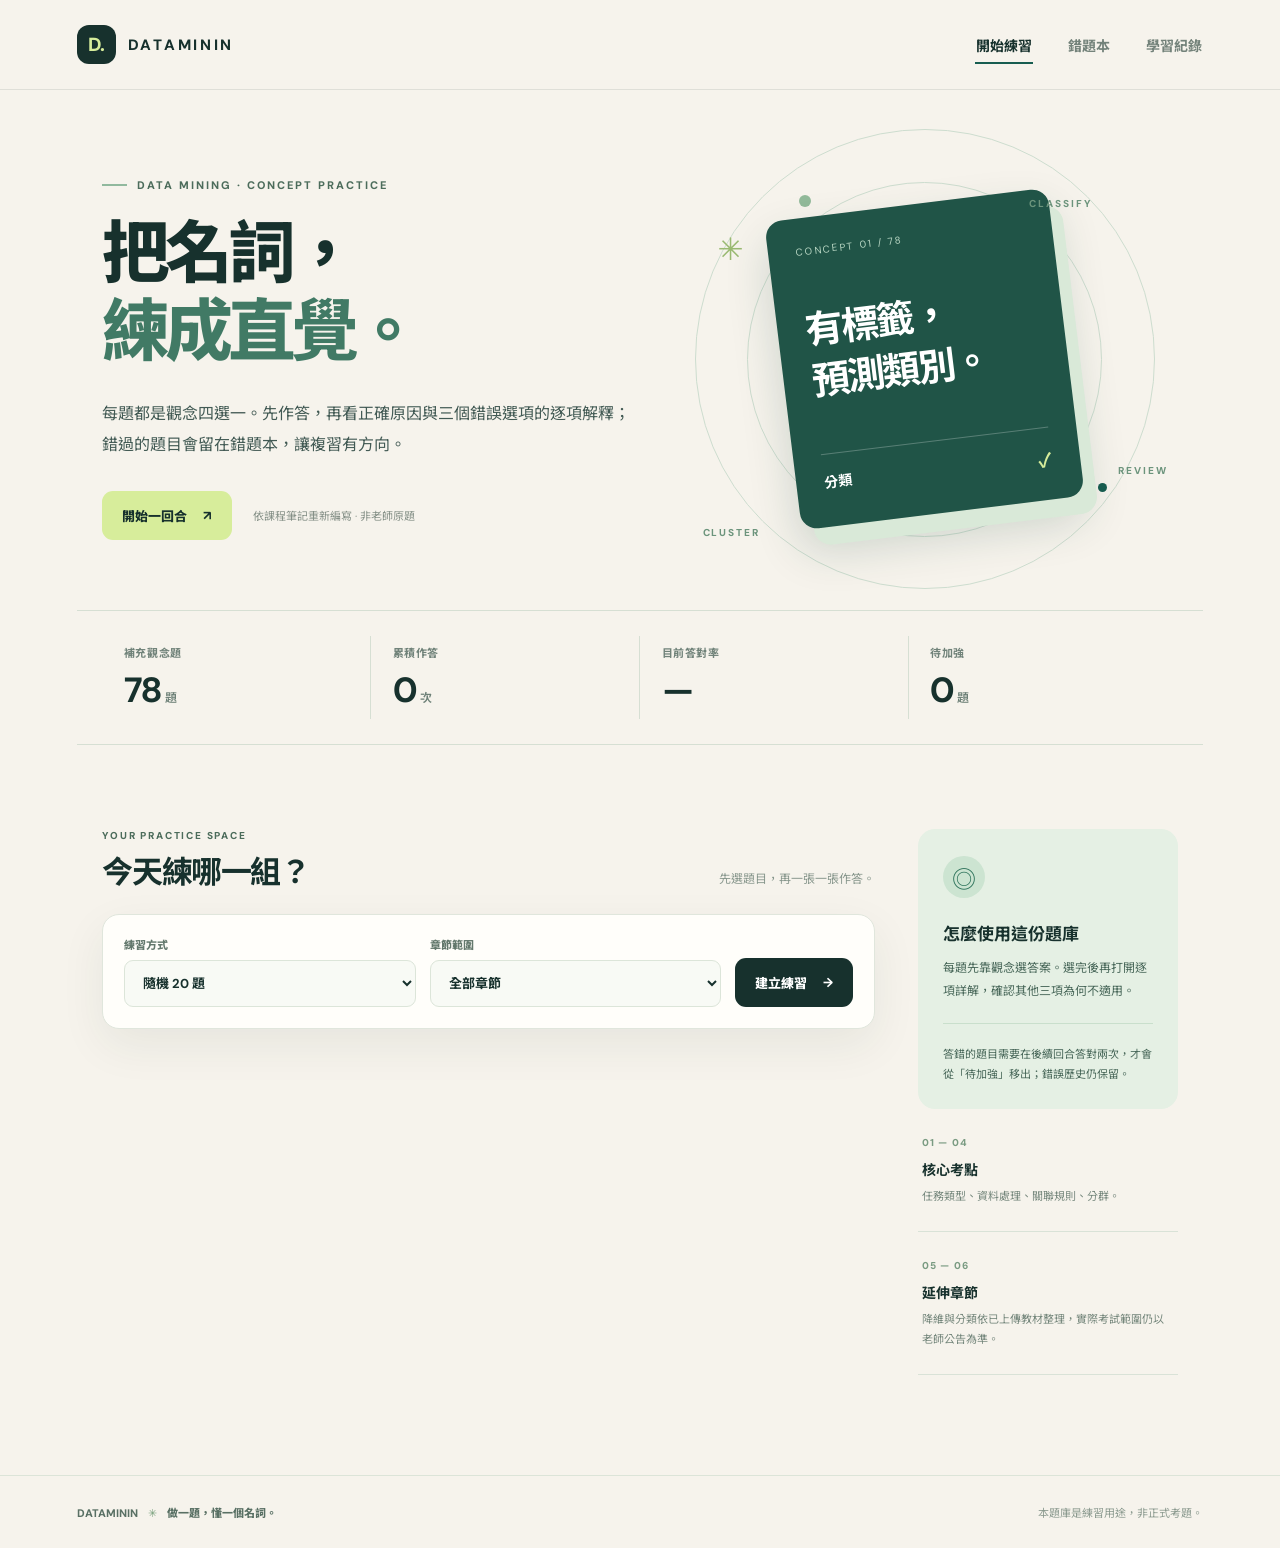
==== dataminin/index.html @ 1fc8f0ca "Revise overlapping data mining practice prompts" ====
<!doctype html>
<html lang="zh-Hant">
<head>
  <meta charset="utf-8">
  <meta name="viewport" content="width=device-width, initial-scale=1">
  <meta name="theme-color" content="#f6f3ec">
  <meta name="description" content="資料探勘觀念選擇題字卡：逐項詳解、錯題紀錄與依弱點複習。">
  <title>DATAMININ｜資料探勘觀念字卡</title>
  <link rel="stylesheet" href="./styles.css">
  <script type="module" src="./app.mjs"></script>
</head>
<body>
  <div class="shell">
    <header class="topbar">
      <a class="brand" href="./" aria-label="DATAMININ 首頁"><span class="brand-mark">D.</span><span>DATAMININ</span></a>
      <nav class="nav" aria-label="主要導覽">
        <button class="nav-link active" data-view="practice" type="button">開始練習</button>
        <button class="nav-link" data-view="mistakes" type="button">錯題本 <span id="dueBadge" class="mini-badge" hidden>0</span></button>
        <button class="nav-link" data-view="progress" type="button">學習紀錄</button>
      </nav>
    </header>

    <main>
      <section class="hero" aria-labelledby="heroTitle">
        <div class="hero-copy">
          <p class="eyebrow"><span class="eyebrow-line"></span> DATA MINING · CONCEPT PRACTICE</p>
          <h1 id="heroTitle">把名詞，<br><em>練成直覺。</em></h1>
          <p class="hero-sub">每題都是觀念四選一。先作答，再看正確原因與三個錯誤選項的逐項解釋；錯過的題目會留在錯題本，讓複習有方向。</p>
          <div class="hero-actions">
            <button id="heroStart" class="button primary" type="button">開始一回合 <span aria-hidden="true">↗</span></button>
            <span class="source-note">依課程筆記重新編寫 · 非老師原題</span>
          </div>
        </div>
        <div class="hero-art" aria-hidden="true">
          <div class="orbit orbit-outer"></div><div class="orbit orbit-inner"></div>
          <span class="orbit-word orbit-word-a">CLASSIFY</span><span class="orbit-word orbit-word-b">CLUSTER</span><span class="orbit-word orbit-word-c">REVIEW</span>
          <div class="hero-card"><span class="hero-card-kicker">CONCEPT 01 / 78</span><strong>有標籤，<br>預測類別。</strong><span class="hero-card-answer">分類 <b>✓</b></span></div>
          <span class="spark spark-a">✳</span><span class="spark spark-b">✦</span>
        </div>
      </section>

      <section class="stats-strip" aria-label="目前學習概況">
        <div class="stat"><span class="stat-label">補充觀念題</span><strong id="questionCount">78</strong><span class="stat-unit">題</span></div>
        <div class="stat"><span class="stat-label">累積作答</span><strong id="attemptCount">0</strong><span class="stat-unit">次</span></div>
        <div class="stat"><span class="stat-label">目前答對率</span><strong id="accuracyCount">—</strong><span class="stat-unit"></span></div>
        <div class="stat"><span class="stat-label">待加強</span><strong id="dueCount">0</strong><span class="stat-unit">題</span></div>
      </section>

      <section id="practiceView" class="view content-grid" aria-label="練習區">
        <div class="main-column">
          <div class="section-head"><div><p class="eyebrow small">YOUR PRACTICE SPACE</p><h2>今天練哪一組？</h2></div><p>先選題目，再一張一張作答。</p></div>
          <div class="setup panel">
            <label class="field"><span>練習方式</span><select id="modeSelect"><option value="quick">隨機 20 題</option><option value="all">完整 78 題</option><option value="due">待加強錯題</option><option value="ever">所有曾錯題</option></select></label>
            <label class="field"><span>章節範圍</span><select id="topicSelect"><option value="all">全部章節</option></select></label>
            <button id="startButton" class="button dark" type="button">建立練習 <span aria-hidden="true">→</span></button>
          </div>
          <div id="quizArea" class="quiz-area" hidden>
            <div class="quiz-toolbar"><span id="sessionLabel" class="session-label"></span><button id="endButton" class="text-button" type="button">結束本回合</button></div>
            <div class="progress-track" role="progressbar" aria-label="本回合進度" aria-valuemin="0" aria-valuemax="100" aria-valuenow="0"><div id="progressFill"></div></div>
            <article class="question-card" aria-live="polite">
              <div class="card-meta"><span id="cardNumber">01 / 20</span><span id="cardTopic" class="topic-pill"></span></div>
              <h3 id="questionPrompt"></h3>
              <p class="card-hint">選出最合適的一項</p>
              <div id="options" class="options" role="group" aria-label="選擇答案"></div>
              <div id="feedback" class="feedback" hidden></div>
              <div id="explanation" class="explanation" hidden>
                <div class="explanation-head"><span>逐項詳解</span><span class="small-muted">點完才揭曉</span></div>
                <div id="explanationRows"></div>
              </div>
              <div class="card-footer"><button id="explainButton" class="button light" type="button" hidden>查看逐項詳解 <span aria-hidden="true">⌄</span></button><button id="nextButton" class="button dark" type="button" hidden>下一題 <span aria-hidden="true">→</span></button></div>
            </article>
          </div>
          <div id="sessionDone" class="done panel" hidden><span class="done-icon">✓</span><p class="eyebrow small">ROUND COMPLETE</p><h3>這回合完成了。</h3><p id="doneSummary"></p><div class="done-actions"><button id="doneReview" class="button dark" type="button">接著複習錯題</button><button id="doneAgain" class="button light" type="button">再練一回合</button></div></div>
        </div>
        <aside class="side-column" aria-label="複習提醒">
          <div class="side-card"><div class="side-icon">◎</div><h3>怎麼使用這份題庫</h3><p>每題先靠觀念選答案。選完後再打開逐項詳解，確認其他三項為何不適用。</p><div class="side-divider"></div><p class="side-small">答錯的題目需要在後續回合答對兩次，才會從「待加強」移出；錯誤歷史仍保留。</p></div>
          <div class="side-note"><span>01 — 04</span><strong>核心考點</strong><p>任務類型、資料處理、關聯規則、分群。</p></div>
          <div class="side-note"><span>05 — 06</span><strong>延伸章節</strong><p>降維與分類依已上傳教材整理，實際考試範圍仍以老師公告為準。</p></div>
        </aside>
      </section>

      <section id="mistakesView" class="view inner-page" hidden aria-label="錯題本">
        <div class="page-title"><p class="eyebrow small">MISTAKE NOTEBOOK</p><h2>錯題本</h2><p>看清楚自己選了什麼、正確答案是什麼，再把名詞差異練熟。</p></div>
        <div class="review-banner"><div><span class="banner-count" id="mistakeDueCount">0</span><span>題待加強</span><p>每題在後續回合連續答對兩次，才會從待加強移出。</p></div><button id="reviewDueButton" class="button primary" type="button">練待加強題 <span aria-hidden="true">↗</span></button></div>
        <div class="list-toolbar"><div class="segmented" role="group" aria-label="錯題篩選"><button class="segment active" data-mistake-filter="due" type="button">待加強</button><button class="segment" data-mistake-filter="ever" type="button">所有曾錯</button></div><span id="mistakeListCount"></span></div>
        <div id="mistakeList" class="mistake-list"></div>
      </section>

      <section id="progressView" class="view inner-page" hidden aria-label="學習紀錄">
        <div class="page-title"><p class="eyebrow small">YOUR LEARNING RECORD</p><h2>學習紀錄</h2><p>紀錄保存在這台裝置的瀏覽器。換裝置前可以匯出，再在新裝置匯入。</p></div>
        <div class="record-grid"><div class="record-card"><span>累積作答</span><strong id="recordAttempts">0</strong><small>次選擇</small></div><div class="record-card"><span>答對率</span><strong id="recordAccuracy">—</strong><small>累積所有作答</small></div><div class="record-card"><span>曾經答錯</span><strong id="recordEver">0</strong><small>不同題目</small></div><div class="record-card"><span>待加強</span><strong id="recordDue">0</strong><small>尚未連續答對兩次</small></div></div>
        <div class="two-col"><div class="panel record-panel"><div class="panel-heading"><h3>章節掌握</h3><span>依累積答對率排序</span></div><div id="topicStats"></div></div><div class="panel record-panel"><div class="panel-heading"><h3>資料備份</h3><span>只儲存在你的瀏覽器</span></div><p>本站沒有帳號或雲端同步。匯出檔案包含作答時間與選項，不含姓名。</p><div class="backup-actions"><button id="exportButton" class="button dark" type="button">匯出紀錄</button><label class="button light import-label">匯入紀錄<input id="importInput" type="file" accept="application/json,.json" hidden></label></div><p id="storageMessage" class="storage-message" role="status"></p></div></div>
        <div class="panel history-panel"><div class="panel-heading"><h3>最近作答</h3><span>保留每一次選擇</span></div><div id="historyList"></div></div>
      </section>
    </main>
    <footer class="footer"><span>DATAMININ <i>✳</i> 做一題，懂一個名詞。</span><span>本題庫是練習用途，非正式考題。</span></footer>
  </div>
  <div id="toast" class="toast" role="status" aria-live="polite" hidden></div>
</body>
</html>
---- dataminin/styles.css ----
@import url('https://fonts.googleapis.com/css2?family=DM+Sans:wght@400;500;600;700;800&family=Noto+Sans+TC:wght@400;500;600;700;800&display=swap');

:root{--paper:#f6f3ec;--white:#fffefa;--ink:#17312d;--ink-soft:#425a54;--muted:#7d8b82;--line:#dbe2d8;--mint:#dcece1;--teal:#175d50;--lime:#d7ed9b;--red:#ba544d;--red-bg:#fff0eb;--shadow:0 16px 46px rgba(26,52,42,.07)}
*{box-sizing:border-box}html{scroll-behavior:smooth}body{margin:0;background:var(--paper);color:var(--ink);font-family:'DM Sans','Noto Sans TC',system-ui,sans-serif;-webkit-font-smoothing:antialiased}button,select,input{font:inherit}button{cursor:pointer}button:disabled{cursor:not-allowed}a{color:inherit}.shell{max-width:1440px;margin:auto;min-height:100vh}.topbar{height:90px;padding:0 6%;display:flex;align-items:center;justify-content:space-between;border-bottom:1px solid rgba(23,49,45,.1)}.brand{display:flex;align-items:center;gap:12px;text-decoration:none;font-size:15px;font-weight:800;letter-spacing:.18em}.brand-mark{width:39px;height:39px;background:var(--ink);color:var(--lime);display:grid;place-items:center;border-radius:12px;font-size:19px;letter-spacing:-.05em}.nav{display:flex;align-items:center;gap:34px}.nav-link{border:0;background:none;padding:12px 1px;color:#73827a;font-size:14px;font-weight:700;position:relative}.nav-link.active{color:var(--ink)}.nav-link.active:after{content:'';position:absolute;bottom:3px;left:0;right:0;height:2px;background:var(--teal)}.mini-badge{display:inline-grid;place-items:center;min-width:19px;height:19px;margin-left:3px;padding:0 4px;background:var(--lime);color:var(--ink);border-radius:50px;font-size:10px}.hero{min-height:520px;padding:72px 8% 54px;display:grid;grid-template-columns:1.06fr .94fr;align-items:center;overflow:hidden}.eyebrow{display:flex;align-items:center;gap:10px;margin:0 0 24px;color:#4c6c5b;font-size:11px;font-weight:800;letter-spacing:.18em}.eyebrow.small{margin:0 0 12px;font-size:10px}.eyebrow-line{width:25px;height:2px;background:#91b99e}.hero h1{margin:0;font-size:clamp(51px,5.3vw,85px);line-height:1.14;letter-spacing:-.075em;font-weight:800}.hero h1 em{font-style:normal;color:#417a65}.hero-sub{max-width:535px;color:var(--ink-soft);font-size:16px;line-height:1.95;margin:27px 0 30px}.hero-actions{display:flex;align-items:center;gap:21px;flex-wrap:wrap}.button{border:1px solid transparent;border-radius:11px;min-height:49px;padding:0 19px;display:inline-flex;align-items:center;justify-content:center;gap:16px;font-size:13px;font-weight:800;text-decoration:none;white-space:nowrap;transition:transform .18s,background .18s,border-color .18s}.button:hover:not(:disabled){transform:translateY(-2px)}.button:focus-visible,.nav-link:focus-visible,.segment:focus-visible,.option:focus-visible,.text-button:focus-visible{outline:3px solid #86bca2;outline-offset:3px}.button.primary{background:var(--lime);color:var(--ink)}.button.primary:hover{background:#c9e485}.button.dark{background:var(--ink);color:white}.button.dark:hover{background:#28534a}.button.light{background:var(--white);color:var(--ink);border-color:var(--line)}.button.light:hover{border-color:#93af9d}.source-note{font-size:11px;color:#859087}.hero-art{height:385px;position:relative;display:grid;place-items:center}.orbit{position:absolute;border:1px solid #cdddcf;border-radius:50%}.orbit-outer{width:460px;height:460px}.orbit-inner{width:355px;height:355px}.hero-art:before{content:'';width:12px;height:12px;border-radius:50%;background:#92ba9a;position:absolute;top:28px;left:25%}.hero-art:after{content:'';width:9px;height:9px;border-radius:50%;background:var(--teal);position:absolute;bottom:60px;right:14%}.hero-card{position:relative;z-index:1;background:#205447;color:white;width:285px;height:310px;border-radius:17px;padding:27px 28px;box-shadow:12px 18px 0 #d9e9d8,0 22px 46px rgba(17,65,52,.19);transform:rotate(-7deg);display:flex;flex-direction:column}.hero-card-kicker{font-size:10px;letter-spacing:.17em;color:#b9d7c4}.hero-card strong{font-size:38px;line-height:1.33;letter-spacing:-.06em;margin-top:48px}.hero-card-answer{border-top:1px solid rgba(255,255,255,.25);margin-top:auto;padding-top:17px;display:flex;justify-content:space-between;font-size:14px;font-weight:700}.hero-card-answer b{font-size:19px;color:var(--lime)}.orbit-word{position:absolute;z-index:2;color:#6c947c;font-size:10px;font-weight:800;letter-spacing:.19em}.orbit-word-a{top:30px;right:17%}.orbit-word-b{bottom:13px;left:6%}.orbit-word-c{right:2%;bottom:75px}.spark{position:absolute;color:#9aba72}.spark-a{font-size:31px;top:62px;left:9%}.spark-b{font-size:20px;bottom:45px;right:27%}.stats-strip{margin:0 6%;padding:25px 2%;border-top:1px solid #d6dfd3;border-bottom:1px solid #d6dfd3;display:grid;grid-template-columns:repeat(4,1fr)}.stat{padding:8px 8% 6px;border-right:1px solid #d6dfd3}.stat:last-child{border:0}.stat-label{display:block;font-size:11px;color:#708279;font-weight:700;letter-spacing:.05em;margin-bottom:7px}.stat strong{font-size:35px;letter-spacing:-.06em}.stat-unit{font-size:12px;margin-left:5px;color:#6d8077;font-weight:600}.content-grid{padding:84px 8% 100px;display:grid;grid-template-columns:minmax(0,1fr) 260px;gap:43px}.view[hidden],*[hidden]{display:none!important}.section-head{display:flex;justify-content:space-between;align-items:end;gap:15px;margin-bottom:23px}.section-head h2,.page-title h2{font-size:31px;line-height:1.2;letter-spacing:-.045em;margin:0}.section-head>p{color:#88978d;font-size:12px;margin:0 0 4px}.panel{background:var(--white);border:1px solid #e0e6dc;border-radius:17px;box-shadow:var(--shadow)}.setup{padding:21px;display:grid;grid-template-columns:1fr 1fr auto;gap:14px;align-items:end}.field{display:flex;flex-direction:column;gap:8px;color:#63786c;font-size:11px;font-weight:800}.field select{height:47px;border:1px solid #dce5d9;border-radius:9px;background:#f8faf5;color:var(--ink);padding:0 14px;font-size:13px;font-weight:700;outline:none}.field select:focus{border-color:#80a591}.setup>.button{height:47px}.side-card{background:#e5f0e4;border-radius:17px;padding:27px 25px 24px}.side-icon{width:42px;height:42px;border-radius:50%;background:#cce4d1;display:grid;place-items:center;color:#2b7159;font-size:24px;margin-bottom:22px}.side-card h3{font-size:17px;margin:0 0 12px}.side-card p{font-size:12px;line-height:1.9;color:#49685a;margin:0}.side-divider{height:1px;background:#c9dfcc;margin:20px 0}.side-card .side-small{font-size:11px}.side-note{padding:27px 4px 0;border-bottom:1px solid #d9e2d7;padding-bottom:24px}.side-note span{display:block;color:#7a9b82;font-weight:800;letter-spacing:.12em;font-size:10px;margin-bottom:10px}.side-note strong{font-size:14px}.side-note p{color:#75877c;font-size:11px;line-height:1.8;margin:7px 0 0}.quiz-area{margin-top:38px}.quiz-toolbar{display:flex;justify-content:space-between;align-items:center;margin-bottom:12px}.session-label{font-size:12px;color:#60796a;font-weight:800}.text-button{background:none;border:0;color:#6b7d72;font-size:12px;font-weight:700;padding:8px}.text-button:hover{text-decoration:underline}.progress-track{height:7px;border-radius:9px;background:#e0e8dc;margin-bottom:20px;overflow:hidden}.progress-track div{height:100%;background:#69a083;border-radius:9px;transition:width .3s}.question-card{background:#fffefa;border:1px solid #dfe5dc;border-radius:19px;box-shadow:0 17px 45px rgba(35,65,49,.065);padding:32px 35px}.card-meta{display:flex;align-items:center;justify-content:space-between;color:#698274;font-size:11px;font-weight:800;letter-spacing:.09em}.topic-pill{border:1px solid #d3e3d3;background:#edf6ec;border-radius:50px;padding:7px 12px;letter-spacing:0}.question-card h3{font-size:clamp(20px,2vw,27px);line-height:1.55;letter-spacing:-.035em;margin:24px 0 12px;min-height:79px}.card-hint{color:#91a097;font-size:11px;margin:0 0 18px}.options{display:grid;gap:10px}.option{width:100%;border:1px solid #dce5db;border-radius:11px;background:#fbfcf9;min-height:56px;padding:12px 16px;text-align:left;display:flex;align-items:center;gap:14px;color:var(--ink);font-size:14px;font-weight:700;transition:background .2s,border .2s,transform .2s}.option:not(:disabled):hover{border-color:#8ab39a;background:#f3f8f0;transform:translateX(2px)}.option:disabled{opacity:1}.option-letter{width:26px;height:26px;display:grid;place-items:center;flex:none;border:1px solid #ccdcd0;border-radius:7px;color:#6e8a76;font-size:11px}.option.correct{background:#e9f5e8;border-color:#68a07e}.option.correct .option-letter{background:#307a5b;border-color:#307a5b;color:white}.option.incorrect{background:var(--red-bg);border-color:#df9a8d}.option.incorrect .option-letter{background:var(--red);border-color:var(--red);color:white}.option.dimmed{color:#7f9184}.feedback{margin-top:18px;padding:14px 16px;border-radius:9px;font-size:13px;font-weight:700;line-height:1.7}.feedback.good{color:#276849;background:#e7f5e9}.feedback.bad{color:#9e4a42;background:#fff0eb}.card-footer{margin-top:20px;display:flex;gap:10px;justify-content:flex-end;flex-wrap:wrap}.explanation{margin-top:22px;border-top:1px solid var(--line);padding-top:20px}.explanation-head{display:flex;justify-content:space-between;align-items:center;margin-bottom:13px;font-size:14px;font-weight:800}.small-muted{font-size:10px;color:#9ba99f;font-weight:600}.explain-row{display:grid;grid-template-columns:29px 1fr;gap:11px;padding:14px 0;border-bottom:1px solid #edf0e9}.explain-row:last-child{border:0}.explain-letter{height:25px;width:25px;border-radius:6px;display:grid;place-items:center;background:#edf2eb;color:#5d7965;font-size:11px;font-weight:800}.explain-row.is-answer .explain-letter{background:#d8efdb;color:#276849}.explain-row.is-picked:not(.is-answer) .explain-letter{background:#f9ddd6;color:#ab5448}.explain-row strong{font-size:12px}.explain-row p{font-size:12px;color:#5d6d62;line-height:1.8;margin:5px 0 0}.done{margin-top:32px;text-align:center;padding:45px 24px}.done-icon{width:56px;height:56px;background:#dceddd;color:#2f7658;font-size:29px;display:grid;place-items:center;border-radius:50%;margin:0 auto 20px}.done .eyebrow{justify-content:center;margin-bottom:9px}.done h3{font-size:27px;margin:0 0 10px}.done p:not(.eyebrow){color:#637769;font-size:13px;line-height:1.7}.done-actions{display:flex;justify-content:center;gap:10px;flex-wrap:wrap;margin-top:23px}.inner-page{padding:78px 8% 100px}.page-title{margin-bottom:30px}.page-title h2{font-size:38px}.page-title>p:last-child{font-size:13px;color:#7a8d7f;line-height:1.8;margin:13px 0 0}.review-banner{display:flex;justify-content:space-between;align-items:center;gap:20px;background:#205447;color:white;border-radius:17px;padding:29px 32px}.review-banner .banner-count{font-size:47px;font-weight:800;letter-spacing:-.06em;line-height:1;margin-right:8px}.review-banner span:nth-child(2){font-size:14px;font-weight:700}.review-banner p{font-size:11px;color:#c7dfcf;margin:10px 0 0}.list-toolbar{display:flex;justify-content:space-between;align-items:center;margin:28px 0 16px;color:#8a9a90;font-size:11px;font-weight:700}.segmented{display:inline-flex;border:1px solid #d6e2d4;background:#eaf0e7;border-radius:10px;padding:4px;gap:3px}.segment{border:0;background:transparent;border-radius:7px;padding:9px 15px;font-size:12px;color:#75897b;font-weight:800}.segment.active{background:white;color:var(--ink);box-shadow:0 2px 8px #193a2511}.mistake-list{display:grid;gap:12px}.mistake-item{background:var(--white);border:1px solid #e0e7dc;border-radius:13px;padding:19px 22px}.mistake-top{display:flex;justify-content:space-between;gap:12px;align-items:start}.mistake-item h3{margin:8px 0 8px;font-size:15px;line-height:1.6}.mistake-item .topic-tag{color:#689078;font-size:10px;font-weight:800;letter-spacing:.05em}.mistake-item .state-tag{font-size:10px;font-weight:800;color:#a6604e;background:#fff0e8;padding:6px 9px;border-radius:30px;white-space:nowrap}.mistake-item .state-tag.done-state{background:#edf4e9;color:#467353}.mistake-choice{display:flex;gap:20px;flex-wrap:wrap;font-size:11px;color:#647768;margin-top:10px}.mistake-choice b{color:var(--ink)}.mistake-item details{margin-top:15px;border-top:1px solid #e9eee6;padding-top:12px}.mistake-item summary{cursor:pointer;font-size:11px;font-weight:800;color:#3e7558}.mistake-item details .explain-row{padding:10px 0}.empty{border:1px dashed #c8d9c9;border-radius:14px;padding:38px;text-align:center;color:#789080;background:#f8faf4;font-size:13px;line-height:1.8}.record-grid{display:grid;grid-template-columns:repeat(4,1fr);gap:13px;margin-bottom:25px}.record-card{background:#fffefa;border:1px solid #e1e8df;border-radius:14px;padding:22px}.record-card span,.record-card small{display:block;font-size:11px;color:#829387}.record-card strong{display:block;font-size:34px;letter-spacing:-.06em;margin:10px 0 3px}.two-col{display:grid;grid-template-columns:1.2fr .8fr;gap:18px}.record-panel,.history-panel{padding:23px}.panel-heading{display:flex;justify-content:space-between;align-items:center;gap:10px;margin-bottom:18px}.panel-heading h3{margin:0;font-size:16px}.panel-heading span{color:#96a59a;font-size:10px}.record-panel>p{font-size:12px;color:#6d8072;line-height:1.9}.topic-stat{display:grid;grid-template-columns:135px 1fr 49px;align-items:center;gap:12px;padding:10px 0;font-size:11px;color:#587163;font-weight:700}.topic-stat .bar{height:6px;border-radius:8px;background:#edf0e9;overflow:hidden}.topic-stat .bar span{display:block;height:100%;background:#73a886;border-radius:8px}.topic-stat b{text-align:right;color:var(--ink)}.backup-actions{display:flex;gap:8px;flex-wrap:wrap;margin-top:22px}.import-label{cursor:pointer}.storage-message{min-height:20px}.history-panel{margin-top:18px}.history-row{display:grid;grid-template-columns:140px 1fr 95px;gap:12px;border-top:1px solid #edf0ea;padding:14px 0;font-size:11px;color:#7a8e80;align-items:center}.history-row strong{color:var(--ink);font-size:12px}.history-row .result{justify-self:end;font-weight:800;color:#377b57}.history-row .result.wrong{color:#ba584d}.footer{border-top:1px solid #dce4d8;padding:28px 6%;display:flex;justify-content:space-between;gap:10px;color:#8b9a8f;font-size:11px}.footer span:first-child{font-weight:800;color:#597064}.footer i{font-style:normal;color:#78a07c;margin:0 7px}.toast{position:fixed;bottom:25px;left:50%;transform:translateX(-50%);background:var(--ink);color:white;padding:12px 18px;border-radius:9px;box-shadow:0 10px 30px #1b423633;font-size:12px;z-index:10}
@media(max-width:1050px){.hero{padding-left:6%;padding-right:6%}.content-grid,.inner-page{padding-left:6%;padding-right:6%}.content-grid{gap:23px;grid-template-columns:minmax(0,1fr) 230px}.orbit-outer{width:380px;height:380px}.orbit-inner{width:300px;height:300px}.hero-card{width:250px;height:280px}.hero-card strong{font-size:33px}.setup{grid-template-columns:1fr 1fr}.setup>.button{grid-column:1/-1}}
@media(max-width:760px){.topbar{height:auto;min-height:74px;flex-wrap:wrap;gap:10px;padding:16px 5% 9px}.brand{font-size:13px}.brand-mark{width:34px;height:34px}.nav{gap:20px;width:100%;justify-content:space-between}.nav-link{font-size:12px}.hero{grid-template-columns:1fr;padding:54px 6% 45px;min-height:0}.hero h1{font-size:clamp(52px,11vw,73px)}.hero-sub{font-size:14px;line-height:1.85}.hero-art{height:300px;margin-top:38px}.orbit-outer{height:340px;width:340px}.orbit-inner{height:270px;width:270px}.hero-card{height:237px;width:215px;padding:21px}.hero-card strong{font-size:28px;margin-top:34px}.orbit-word{font-size:8px}.stats-strip{margin:0 5%;grid-template-columns:repeat(2,1fr);padding:14px 0}.stat{padding:16px 13%;border-bottom:1px solid #d6dfd3}.stat:nth-child(2){border-right:0}.stat:nth-child(n+3){border-bottom:0}.stat strong{font-size:29px}.content-grid{display:block;padding:57px 5% 70px}.side-column{margin-top:35px;display:grid;grid-template-columns:1fr 1fr;gap:15px}.side-card{grid-column:1/-1}.side-note{padding:10px 3px}.section-head h2{font-size:27px}.section-head>p{display:none}.inner-page{padding:57px 5% 70px}.review-banner{padding:23px;flex-direction:column;align-items:stretch}.review-banner .button{align-self:flex-start}.record-grid{grid-template-columns:repeat(2,1fr)}.two-col{grid-template-columns:1fr}.footer{padding:25px 5%;flex-direction:column}}
@media(max-width:520px){.hero-art{height:270px}.orbit-outer{width:300px;height:300px}.orbit-inner{width:230px;height:230px}.hero-card{width:198px;height:215px}.hero-card strong{font-size:26px;margin-top:31px}.orbit-word-c{right:0}.setup{display:grid;grid-template-columns:1fr}.setup>.button{grid-column:auto}.question-card{padding:24px 19px}.question-card h3{min-height:0;font-size:20px}.option{font-size:13px;min-height:53px}.card-footer{justify-content:stretch}.card-footer .button{flex:1}.side-column{display:block}.side-note{padding:20px 3px}.topic-stat{grid-template-columns:112px 1fr 42px;gap:7px;font-size:10px}.history-row{grid-template-columns:90px 1fr 50px;font-size:10px}.history-row strong{font-size:11px}.mistake-top{display:block}.mistake-item .state-tag{display:inline-block}.mistake-choice{gap:7px;flex-direction:column}}
@media(prefers-reduced-motion:reduce){*,*:before,*:after{scroll-behavior:auto!important;transition:none!important;animation:none!important}}
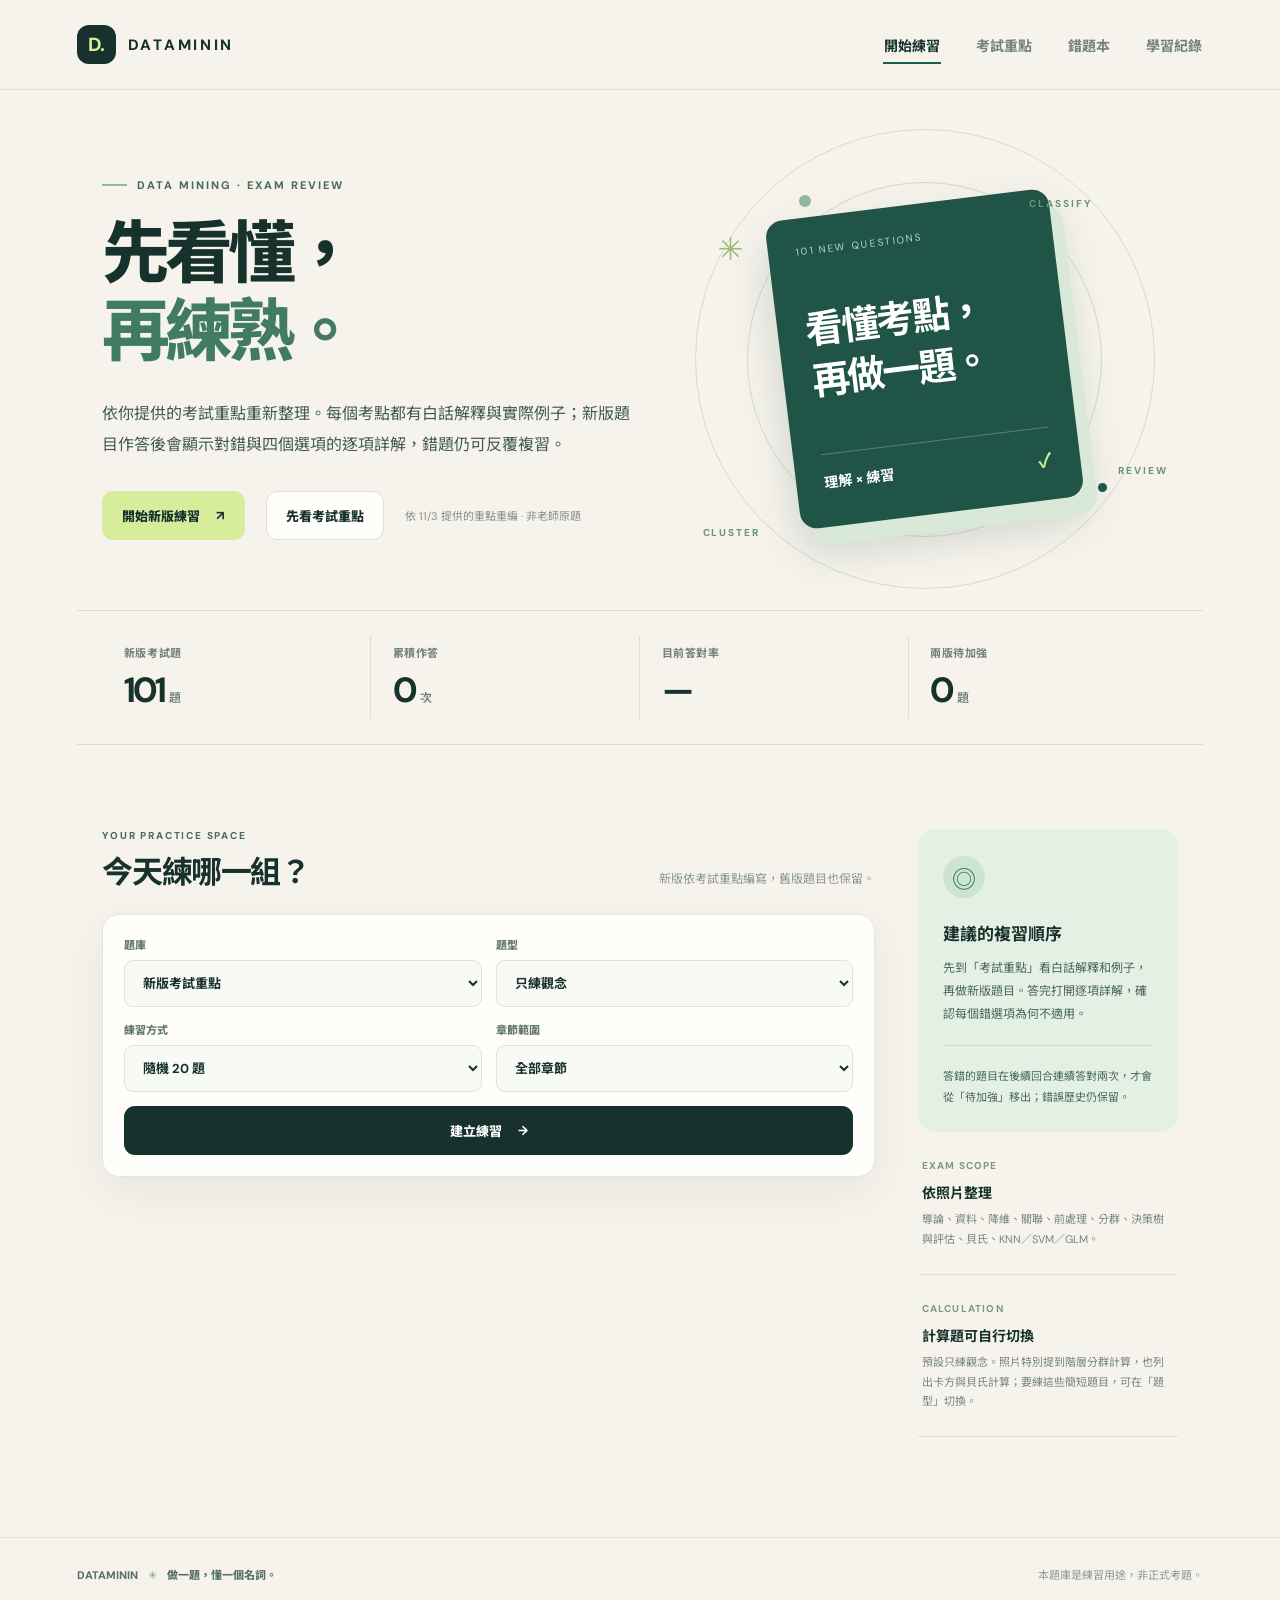
==== commit 1fd264a3: "Add revised data mining exam study guide and question bank" ====
--- a/dataminin/index.html
+++ b/dataminin/index.html
@@ -4,8 +4,8 @@
   <meta charset="utf-8">
   <meta name="viewport" content="width=device-width, initial-scale=1">
   <meta name="theme-color" content="#f6f3ec">
-  <meta name="description" content="資料探勘觀念選擇題字卡：逐項詳解、錯題紀錄與依弱點複習。">
-  <title>DATAMININ｜資料探勘觀念字卡</title>
+  <meta name="description" content="依考試重點整理的資料探勘複習筆記與選擇題：實例講解、逐項詳解、錯題紀錄。">
+  <title>DATAMININ｜資料探勘考試重點與題庫</title>
   <link rel="stylesheet" href="./styles.css">
   <script type="module" src="./app.mjs"></script>
 </head>
@@ -15,6 +15,7 @@
       <a class="brand" href="./" aria-label="DATAMININ 首頁"><span class="brand-mark">D.</span><span>DATAMININ</span></a>
       <nav class="nav" aria-label="主要導覽">
         <button class="nav-link active" data-view="practice" type="button">開始練習</button>
+        <button class="nav-link" data-view="guide" type="button">考試重點</button>
         <button class="nav-link" data-view="mistakes" type="button">錯題本 <span id="dueBadge" class="mini-badge" hidden>0</span></button>
         <button class="nav-link" data-view="progress" type="button">學習紀錄</button>
       </nav>
@@ -23,34 +24,37 @@
     <main>
       <section class="hero" aria-labelledby="heroTitle">
         <div class="hero-copy">
-          <p class="eyebrow"><span class="eyebrow-line"></span> DATA MINING · CONCEPT PRACTICE</p>
-          <h1 id="heroTitle">把名詞，<br><em>練成直覺。</em></h1>
-          <p class="hero-sub">每題都是觀念四選一。先作答，再看正確原因與三個錯誤選項的逐項解釋；錯過的題目會留在錯題本，讓複習有方向。</p>
+          <p class="eyebrow"><span class="eyebrow-line"></span> DATA MINING · EXAM REVIEW</p>
+          <h1 id="heroTitle">先看懂，<br><em>再練熟。</em></h1>
+          <p class="hero-sub">依你提供的考試重點重新整理。每個考點都有白話解釋與實際例子；新版題目作答後會顯示對錯與四個選項的逐項詳解，錯題仍可反覆複習。</p>
           <div class="hero-actions">
-            <button id="heroStart" class="button primary" type="button">開始一回合 <span aria-hidden="true">↗</span></button>
-            <span class="source-note">依課程筆記重新編寫 · 非老師原題</span>
+            <button id="heroStart" class="button primary" type="button">開始新版練習 <span aria-hidden="true">↗</span></button>
+            <button id="heroGuide" class="button light" type="button">先看考試重點</button>
+            <span class="source-note">依 11/3 提供的重點重編 · 非老師原題</span>
           </div>
         </div>
         <div class="hero-art" aria-hidden="true">
           <div class="orbit orbit-outer"></div><div class="orbit orbit-inner"></div>
           <span class="orbit-word orbit-word-a">CLASSIFY</span><span class="orbit-word orbit-word-b">CLUSTER</span><span class="orbit-word orbit-word-c">REVIEW</span>
-          <div class="hero-card"><span class="hero-card-kicker">CONCEPT 01 / 78</span><strong>有標籤，<br>預測類別。</strong><span class="hero-card-answer">分類 <b>✓</b></span></div>
+          <div class="hero-card"><span id="heroCardCount" class="hero-card-kicker">EXAM FOCUS</span><strong>看懂考點，<br>再做一題。</strong><span class="hero-card-answer">理解 × 練習 <b>✓</b></span></div>
           <span class="spark spark-a">✳</span><span class="spark spark-b">✦</span>
         </div>
       </section>
 
       <section class="stats-strip" aria-label="目前學習概況">
-        <div class="stat"><span class="stat-label">補充觀念題</span><strong id="questionCount">78</strong><span class="stat-unit">題</span></div>
+        <div class="stat"><span class="stat-label">新版考試題</span><strong id="questionCount">—</strong><span class="stat-unit">題</span></div>
         <div class="stat"><span class="stat-label">累積作答</span><strong id="attemptCount">0</strong><span class="stat-unit">次</span></div>
         <div class="stat"><span class="stat-label">目前答對率</span><strong id="accuracyCount">—</strong><span class="stat-unit"></span></div>
-        <div class="stat"><span class="stat-label">待加強</span><strong id="dueCount">0</strong><span class="stat-unit">題</span></div>
+        <div class="stat"><span class="stat-label">兩版待加強</span><strong id="dueCount">0</strong><span class="stat-unit">題</span></div>
       </section>
 
       <section id="practiceView" class="view content-grid" aria-label="練習區">
         <div class="main-column">
-          <div class="section-head"><div><p class="eyebrow small">YOUR PRACTICE SPACE</p><h2>今天練哪一組？</h2></div><p>先選題目，再一張一張作答。</p></div>
+          <div class="section-head"><div><p class="eyebrow small">YOUR PRACTICE SPACE</p><h2>今天練哪一組？</h2></div><p>新版依考試重點編寫，舊版題目也保留。</p></div>
           <div class="setup panel">
-            <label class="field"><span>練習方式</span><select id="modeSelect"><option value="quick">隨機 20 題</option><option value="all">完整 78 題</option><option value="due">待加強錯題</option><option value="ever">所有曾錯題</option></select></label>
+            <label class="field"><span>題庫</span><select id="bankSelect"><option value="v2">新版考試重點</option><option value="legacy">舊版補充題</option><option value="all">兩版一起練</option></select></label>
+            <label class="field"><span>題型</span><select id="kindSelect"><option value="concept">只練觀念</option><option value="all">觀念＋少量計算</option></select></label>
+            <label class="field"><span>練習方式</span><select id="modeSelect"><option value="quick">隨機 20 題</option><option value="all">完整題庫</option><option value="due">待加強錯題</option><option value="ever">所有曾錯題</option></select></label>
             <label class="field"><span>章節範圍</span><select id="topicSelect"><option value="all">全部章節</option></select></label>
             <button id="startButton" class="button dark" type="button">建立練習 <span aria-hidden="true">→</span></button>
           </div>
@@ -73,10 +77,21 @@
           <div id="sessionDone" class="done panel" hidden><span class="done-icon">✓</span><p class="eyebrow small">ROUND COMPLETE</p><h3>這回合完成了。</h3><p id="doneSummary"></p><div class="done-actions"><button id="doneReview" class="button dark" type="button">接著複習錯題</button><button id="doneAgain" class="button light" type="button">再練一回合</button></div></div>
         </div>
         <aside class="side-column" aria-label="複習提醒">
-          <div class="side-card"><div class="side-icon">◎</div><h3>怎麼使用這份題庫</h3><p>每題先靠觀念選答案。選完後再打開逐項詳解，確認其他三項為何不適用。</p><div class="side-divider"></div><p class="side-small">答錯的題目需要在後續回合答對兩次，才會從「待加強」移出；錯誤歷史仍保留。</p></div>
-          <div class="side-note"><span>01 — 04</span><strong>核心考點</strong><p>任務類型、資料處理、關聯規則、分群。</p></div>
-          <div class="side-note"><span>05 — 06</span><strong>延伸章節</strong><p>降維與分類依已上傳教材整理，實際考試範圍仍以老師公告為準。</p></div>
+          <div class="side-card"><div class="side-icon">◎</div><h3>建議的複習順序</h3><p>先到「考試重點」看白話解釋和例子，再做新版題目。答完打開逐項詳解，確認每個錯選項為何不適用。</p><div class="side-divider"></div><p class="side-small">答錯的題目在後續回合連續答對兩次，才會從「待加強」移出；錯誤歷史仍保留。</p></div>
+          <div class="side-note"><span>EXAM SCOPE</span><strong>依照片整理</strong><p>導論、資料、降維、關聯、前處理、分群、決策樹與評估、貝氏、KNN／SVM／GLM。</p></div>
+          <div class="side-note"><span>CALCULATION</span><strong>計算題可自行切換</strong><p>預設只練觀念。照片特別提到階層分群計算，也列出卡方與貝氏計算；要練這些簡短題目，可在「題型」切換。</p></div>
         </aside>
+      </section>
+
+      <section id="guideView" class="view inner-page" hidden aria-label="考試重點複習">
+        <div class="page-title"><p class="eyebrow small">EXAM STUDY GUIDE</p><h2>考試重點複習</h2><p>按你提供的清單整理。每個考點先用白話說明，再用情境例子幫你看出差別。</p></div>
+        <p class="guide-caveat">照片中「降維」第 1 項是看不清的投影片照片，未擅自猜內容；少數只有標題的考點已在卡片內註明解讀範圍。</p>
+        <div class="guide-toolbar panel">
+          <label class="field"><span>章節</span><select id="guideChapter"><option value="all">全部章節</option></select></label>
+          <label class="field"><span>搜尋名詞或例子</span><input id="guideSearch" type="search" placeholder="例如 PCA、DBSCAN、ROC"></label>
+          <span id="guideCount" class="guide-count"></span>
+        </div>
+        <div id="guideContent" class="guide-content"></div>
       </section>
 
       <section id="mistakesView" class="view inner-page" hidden aria-label="錯題本">
--- a/dataminin/styles.css
+++ b/dataminin/styles.css
@@ -6,3 +6,41 @@
 @media(max-width:760px){.topbar{height:auto;min-height:74px;flex-wrap:wrap;gap:10px;padding:16px 5% 9px}.brand{font-size:13px}.brand-mark{width:34px;height:34px}.nav{gap:20px;width:100%;justify-content:space-between}.nav-link{font-size:12px}.hero{grid-template-columns:1fr;padding:54px 6% 45px;min-height:0}.hero h1{font-size:clamp(52px,11vw,73px)}.hero-sub{font-size:14px;line-height:1.85}.hero-art{height:300px;margin-top:38px}.orbit-outer{height:340px;width:340px}.orbit-inner{height:270px;width:270px}.hero-card{height:237px;width:215px;padding:21px}.hero-card strong{font-size:28px;margin-top:34px}.orbit-word{font-size:8px}.stats-strip{margin:0 5%;grid-template-columns:repeat(2,1fr);padding:14px 0}.stat{padding:16px 13%;border-bottom:1px solid #d6dfd3}.stat:nth-child(2){border-right:0}.stat:nth-child(n+3){border-bottom:0}.stat strong{font-size:29px}.content-grid{display:block;padding:57px 5% 70px}.side-column{margin-top:35px;display:grid;grid-template-columns:1fr 1fr;gap:15px}.side-card{grid-column:1/-1}.side-note{padding:10px 3px}.section-head h2{font-size:27px}.section-head>p{display:none}.inner-page{padding:57px 5% 70px}.review-banner{padding:23px;flex-direction:column;align-items:stretch}.review-banner .button{align-self:flex-start}.record-grid{grid-template-columns:repeat(2,1fr)}.two-col{grid-template-columns:1fr}.footer{padding:25px 5%;flex-direction:column}}
 @media(max-width:520px){.hero-art{height:270px}.orbit-outer{width:300px;height:300px}.orbit-inner{width:230px;height:230px}.hero-card{width:198px;height:215px}.hero-card strong{font-size:26px;margin-top:31px}.orbit-word-c{right:0}.setup{display:grid;grid-template-columns:1fr}.setup>.button{grid-column:auto}.question-card{padding:24px 19px}.question-card h3{min-height:0;font-size:20px}.option{font-size:13px;min-height:53px}.card-footer{justify-content:stretch}.card-footer .button{flex:1}.side-column{display:block}.side-note{padding:20px 3px}.topic-stat{grid-template-columns:112px 1fr 42px;gap:7px;font-size:10px}.history-row{grid-template-columns:90px 1fr 50px;font-size:10px}.history-row strong{font-size:11px}.mistake-top{display:block}.mistake-item .state-tag{display:inline-block}.mistake-choice{gap:7px;flex-direction:column}}
 @media(prefers-reduced-motion:reduce){*,*:before,*:after{scroll-behavior:auto!important;transition:none!important;animation:none!important}}
+
+/* Exam guide and two-bank practice controls */
+.setup{grid-template-columns:repeat(2,minmax(0,1fr))}
+.setup>.button{grid-column:1/-1}
+.field input[type="search"]{height:47px;border:1px solid #dce5d9;border-radius:9px;background:#f8faf5;color:var(--ink);padding:0 14px;font-size:13px;outline:none;width:100%}
+.field input[type="search"]:focus{border-color:#80a591}
+.guide-toolbar{display:grid;grid-template-columns:minmax(190px,230px) minmax(220px,1fr) auto;gap:15px;align-items:end;padding:20px 22px;margin-bottom:27px}
+.guide-count{align-self:center;font-size:12px;color:#587163;font-weight:800;white-space:nowrap}
+.guide-caveat{font-size:12px;line-height:1.8;color:#7b6542;background:#fff7e9;border:1px solid #efe3c8;border-radius:10px;padding:12px 16px;margin:-7px 0 18px}
+.guide-content{display:grid;gap:30px}
+.guide-chapter{scroll-margin-top:20px}
+.guide-chapter-head{display:flex;align-items:baseline;justify-content:space-between;gap:12px;margin:0 0 14px;border-bottom:1px solid #d6dfd3;padding-bottom:12px}
+.guide-chapter-head h3{font-size:23px;letter-spacing:-.04em;margin:0}
+.guide-chapter-head span{font-size:11px;color:#72907d;font-weight:800}
+.guide-items{display:grid;gap:10px}
+.guide-item{background:var(--white);border:1px solid #dfe7dc;border-radius:14px;overflow:hidden;box-shadow:0 8px 26px rgba(26,52,42,.035)}
+.guide-item[open]{border-color:#a5c9ae}
+.guide-item summary{cursor:pointer;list-style:none;display:flex;gap:15px;align-items:center;padding:19px 22px}
+.guide-item summary::-webkit-details-marker{display:none}
+.guide-index{flex:none;width:34px;height:34px;border-radius:9px;background:#e6f1e4;color:#377056;display:grid;place-items:center;font-size:11px;font-weight:800}
+.guide-heading{min-width:0;flex:1}
+.guide-heading strong{display:block;font-size:15px;line-height:1.5}
+.guide-heading small{display:block;color:#75897c;font-size:11px;line-height:1.65;margin-top:4px}
+.guide-chevron{font-size:18px;color:#54856a;transition:transform .18s}
+.guide-item[open] .guide-chevron{transform:rotate(180deg)}
+.guide-body{padding:0 22px 23px 71px;display:grid;gap:14px}
+.guide-block{border-top:1px solid #ecf0e9;padding-top:14px}
+.guide-block h4{margin:0 0 6px;font-size:11px;color:#43805b;letter-spacing:.04em}
+.guide-block p{font-size:13px;line-height:1.9;white-space:pre-line;color:#405c4e;margin:0}
+.guide-example{background:#edf6ea;border:1px solid #dbeadc;padding:15px 17px;border-radius:10px}
+.guide-example h4{color:#2d7854}
+.guide-confusion{background:#fff7e9;border:1px solid #f0e7d1;padding:15px 17px;border-radius:10px}
+.guide-confusion h4{color:#986d2e}
+.guide-empty{padding:30px;background:var(--white);border:1px dashed var(--line);border-radius:14px;text-align:center;color:#6d8172}
+.mistake-item .guide-jump{color:#347b56;margin-top:11px;padding:7px 0;font-size:11px}
+.topic-stat{grid-template-columns:170px 1fr 49px}
+@media(max-width:850px){.guide-toolbar{grid-template-columns:1fr 1fr}.guide-count{grid-column:1/-1}.setup{grid-template-columns:1fr 1fr}}
+@media(max-width:520px){.nav{gap:6px}.nav-link{font-size:11px;padding:10px 0}.setup{grid-template-columns:1fr}.guide-toolbar{grid-template-columns:1fr}.guide-count{grid-column:auto}.guide-chapter-head h3{font-size:20px}.guide-item summary{padding:16px;gap:10px}.guide-body{padding:0 16px 18px}.guide-heading strong{font-size:14px}.guide-heading small{font-size:10px}.topic-stat{grid-template-columns:120px 1fr 42px}}
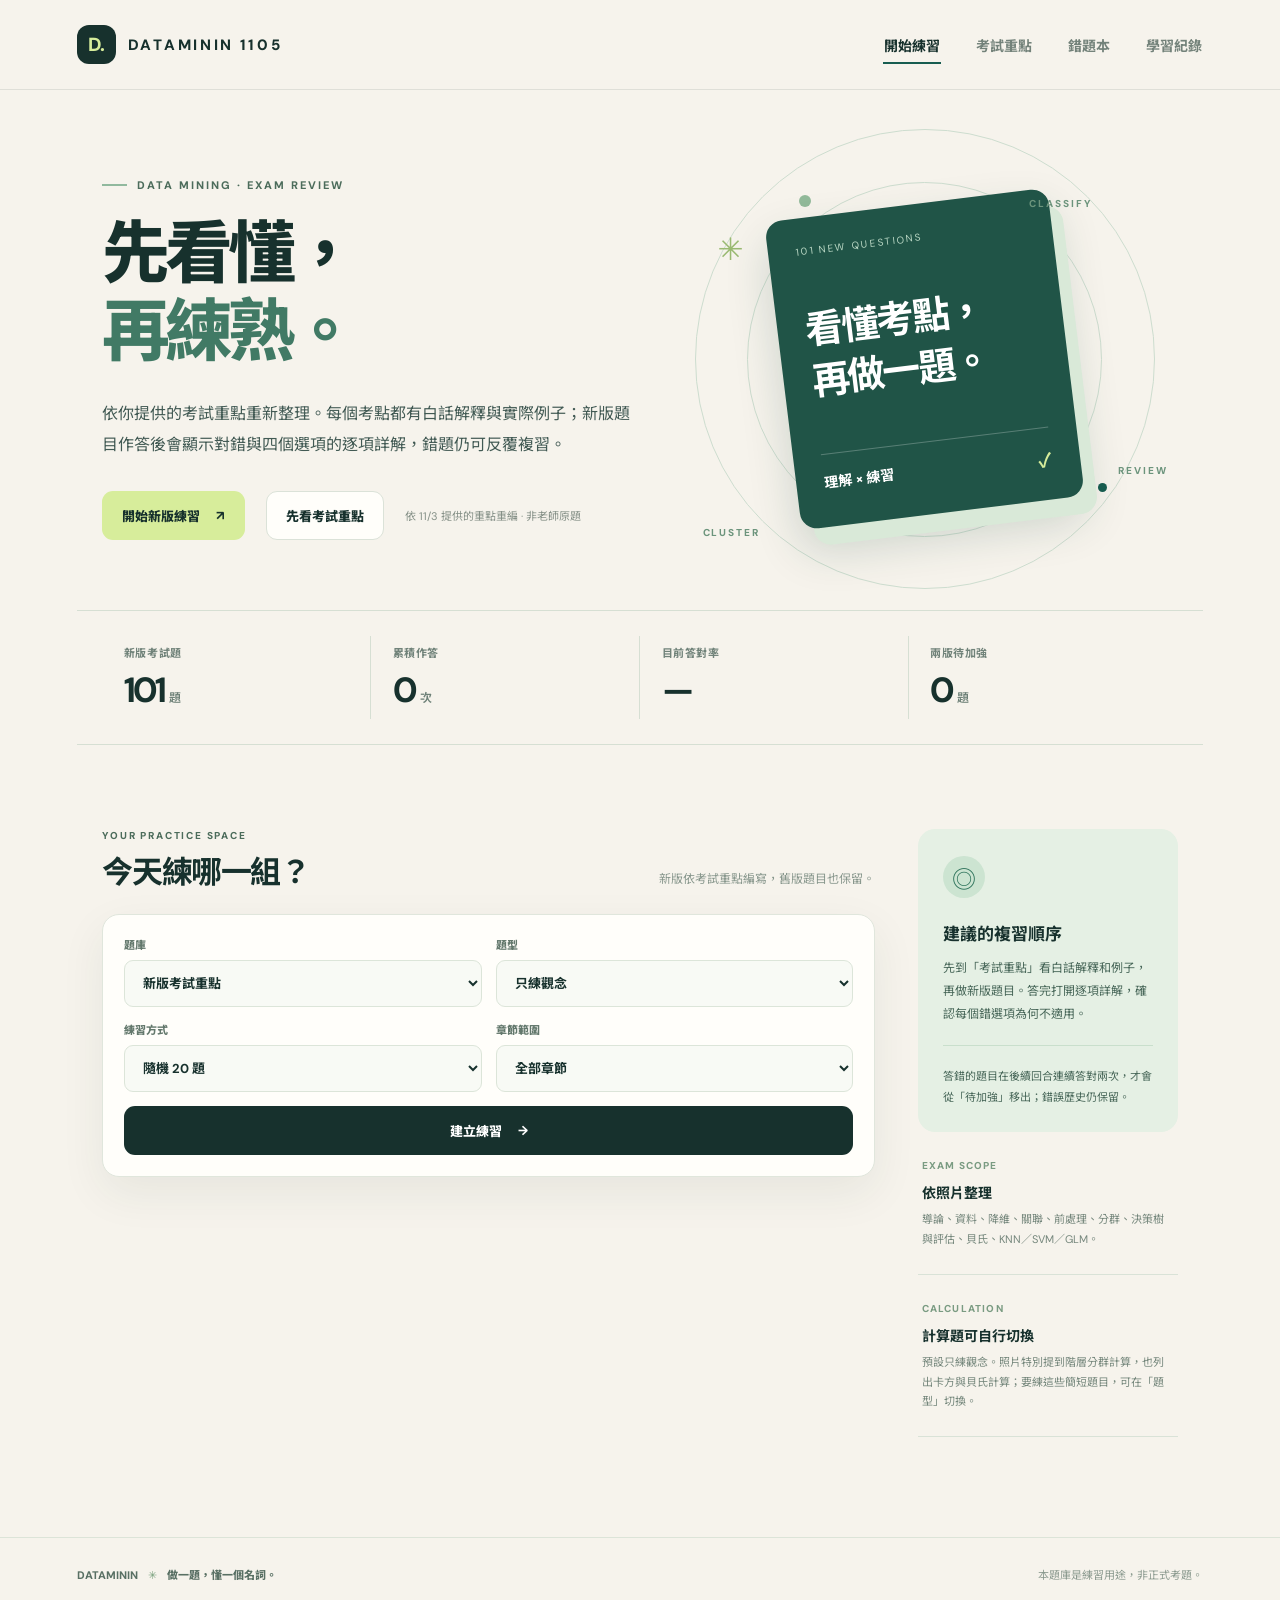
==== commit 710fafa3: "Add 1105 date labels to DATAMININ site" ====
--- a/dataminin/index.html
+++ b/dataminin/index.html
@@ -5,14 +5,14 @@
   <meta name="viewport" content="width=device-width, initial-scale=1">
   <meta name="theme-color" content="#f6f3ec">
   <meta name="description" content="依考試重點整理的資料探勘複習筆記與選擇題：實例講解、逐項詳解、錯題紀錄。">
-  <title>DATAMININ｜資料探勘考試重點與題庫</title>
-  <link rel="stylesheet" href="./styles.css">
-  <script type="module" src="./app.mjs"></script>
+  <title>DATAMININ｜資料探勘考試重點與題庫 1105</title>
+  <link rel="stylesheet" href="./styles.css?v=20261103-2">
+  <script type="module" src="./app.mjs?v=20261103-2"></script>
 </head>
 <body>
   <div class="shell">
     <header class="topbar">
-      <a class="brand" href="./" aria-label="DATAMININ 首頁"><span class="brand-mark">D.</span><span>DATAMININ</span></a>
+      <a class="brand" href="./" aria-label="DATAMININ 首頁"><span class="brand-mark">D.</span><span>DATAMININ 1105</span></a>
       <nav class="nav" aria-label="主要導覽">
         <button class="nav-link active" data-view="practice" type="button">開始練習</button>
         <button class="nav-link" data-view="guide" type="button">考試重點</button>
@@ -86,6 +86,7 @@
       <section id="guideView" class="view inner-page" hidden aria-label="考試重點複習">
         <div class="page-title"><p class="eyebrow small">EXAM STUDY GUIDE</p><h2>考試重點複習</h2><p>按你提供的清單整理。每個考點先用白話說明，再用情境例子幫你看出差別。</p></div>
         <p class="guide-caveat">照片中「降維」第 1 項是看不清的投影片照片，未擅自猜內容；少數只有標題的考點已在卡片內註明解讀範圍。</p>
+        <p><a class="button light" href="https://github.com/xxoon0987/xooon0987.github.io/blob/main/dataminin/%E5%BD%B1%E7%89%87%E8%80%83%E8%A9%A6%E8%A9%B3%E7%B4%B0%E8%A4%87%E7%BF%92.md" target="_blank" rel="noopener">閱讀影片課堂補充講義 1105 ↗</a></p>
         <div class="guide-toolbar panel">
           <label class="field"><span>章節</span><select id="guideChapter"><option value="all">全部章節</option></select></label>
           <label class="field"><span>搜尋名詞或例子</span><input id="guideSearch" type="search" placeholder="例如 PCA、DBSCAN、ROC"></label>
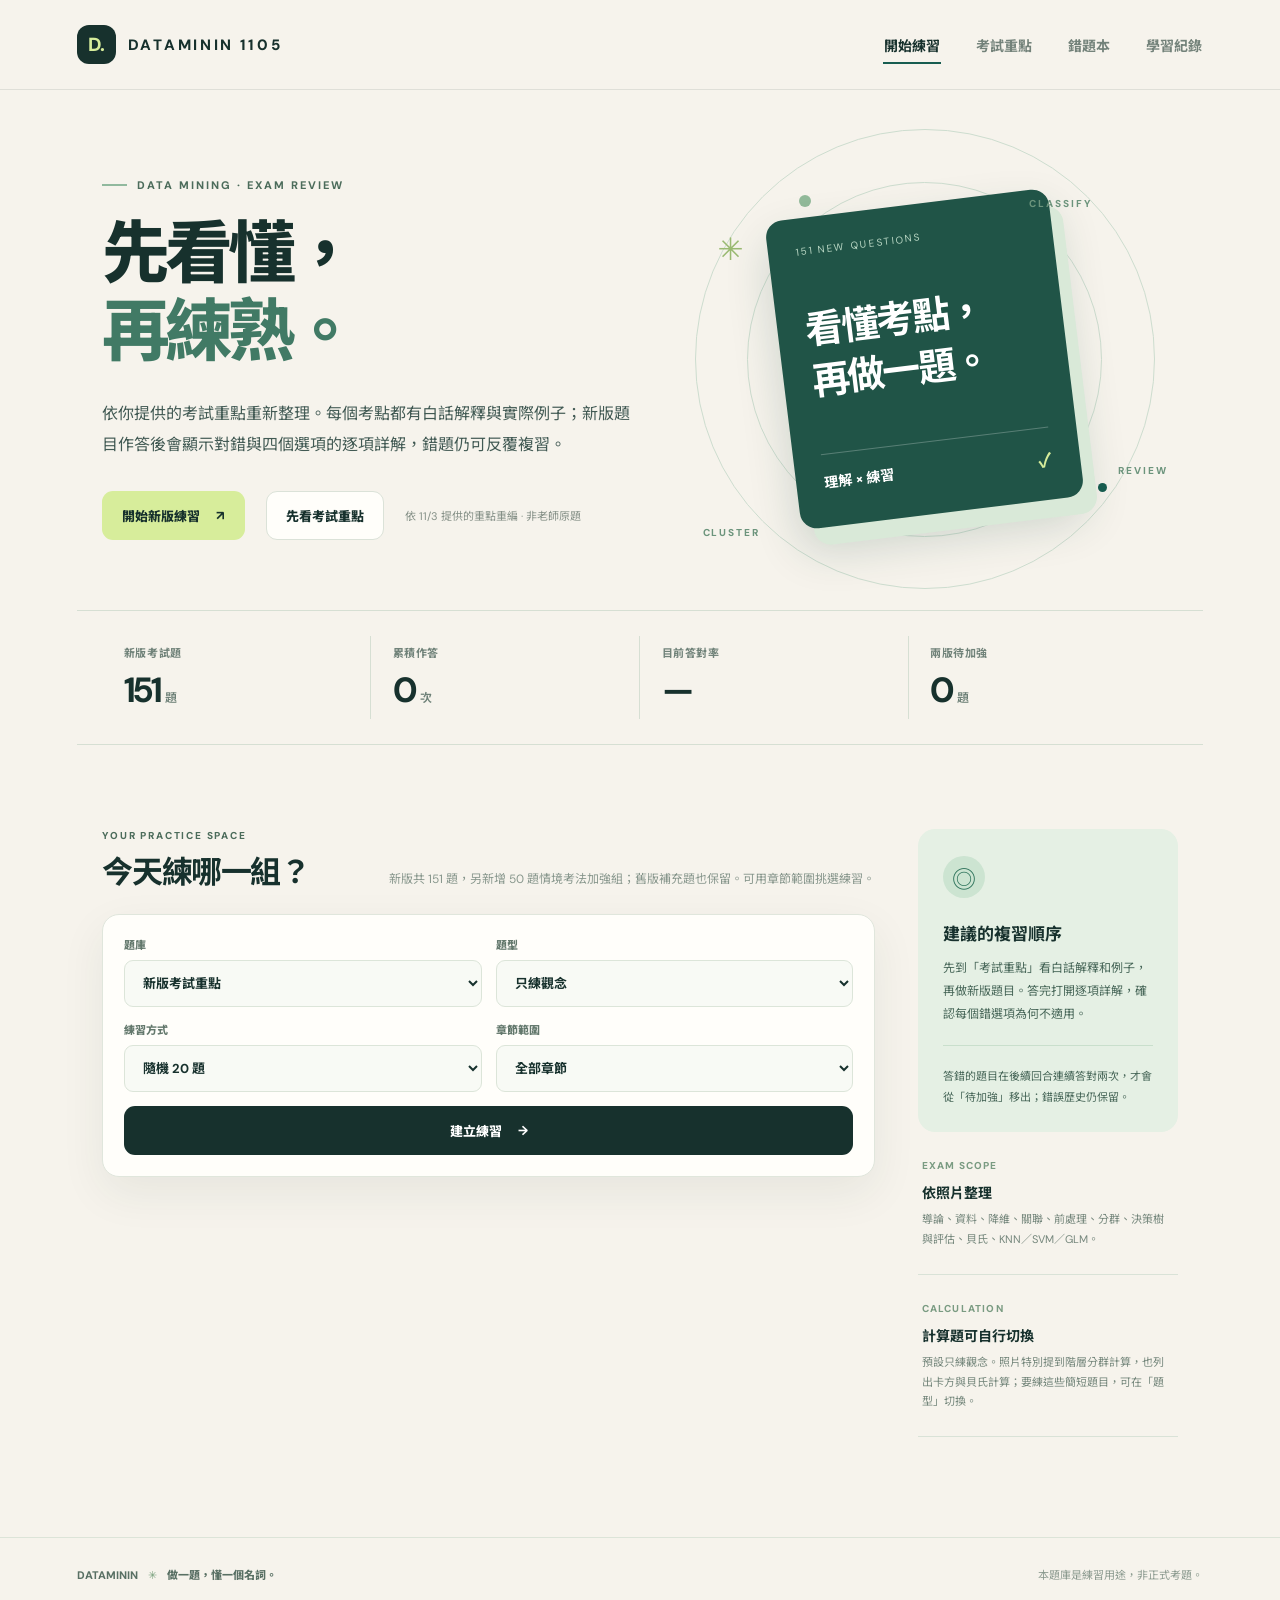
==== commit 347245a6: "Show new scenario question set on practice page" ====
--- a/dataminin/index.html
+++ b/dataminin/index.html
@@ -7,7 +7,7 @@
   <meta name="description" content="依考試重點整理的資料探勘複習筆記與選擇題：實例講解、逐項詳解、錯題紀錄。">
   <title>DATAMININ｜資料探勘考試重點與題庫 1105</title>
   <link rel="stylesheet" href="./styles.css?v=20261103-2">
-  <script type="module" src="./app.mjs?v=20261103-2"></script>
+  <script type="module" src="./app.mjs?v=20261116-1"></script>
 </head>
 <body>
   <div class="shell">
@@ -50,7 +50,7 @@
 
       <section id="practiceView" class="view content-grid" aria-label="練習區">
         <div class="main-column">
-          <div class="section-head"><div><p class="eyebrow small">YOUR PRACTICE SPACE</p><h2>今天練哪一組？</h2></div><p>新版依考試重點編寫，舊版題目也保留。</p></div>
+          <div class="section-head"><div><p class="eyebrow small">YOUR PRACTICE SPACE</p><h2>今天練哪一組？</h2></div><p>新版共 151 題，另新增 50 題情境考法加強組；舊版補充題也保留。可用章節範圍挑選練習。</p></div>
           <div class="setup panel">
             <label class="field"><span>題庫</span><select id="bankSelect"><option value="v2">新版考試重點</option><option value="legacy">舊版補充題</option><option value="all">兩版一起練</option></select></label>
             <label class="field"><span>題型</span><select id="kindSelect"><option value="concept">只練觀念</option><option value="all">觀念＋少量計算</option></select></label>
@@ -87,6 +87,7 @@
         <div class="page-title"><p class="eyebrow small">EXAM STUDY GUIDE</p><h2>考試重點複習</h2><p>按你提供的清單整理。每個考點先用白話說明，再用情境例子幫你看出差別。</p></div>
         <p class="guide-caveat">照片中「降維」第 1 項是看不清的投影片照片，未擅自猜內容；少數只有標題的考點已在卡片內註明解讀範圍。</p>
         <p><a class="button light" href="https://github.com/xxoon0987/xooon0987.github.io/blob/main/dataminin/%E5%BD%B1%E7%89%87%E8%80%83%E8%A9%A6%E8%A9%B3%E7%B4%B0%E8%A4%87%E7%BF%92.md" target="_blank" rel="noopener">閱讀影片課堂補充講義 1105 ↗</a></p>
+        <p><a class="button light" href="https://github.com/xxoon0987/xooon0987.github.io/blob/main/dataminin/%E9%8C%84%E9%9F%B3%E9%87%8D%E9%BB%9E%E8%A4%87%E7%BF%92_1105.md" target="_blank" rel="noopener">閱讀錄音重點複習 1105 ↗</a></p>
         <div class="guide-toolbar panel">
           <label class="field"><span>章節</span><select id="guideChapter"><option value="all">全部章節</option></select></label>
           <label class="field"><span>搜尋名詞或例子</span><input id="guideSearch" type="search" placeholder="例如 PCA、DBSCAN、ROC"></label>
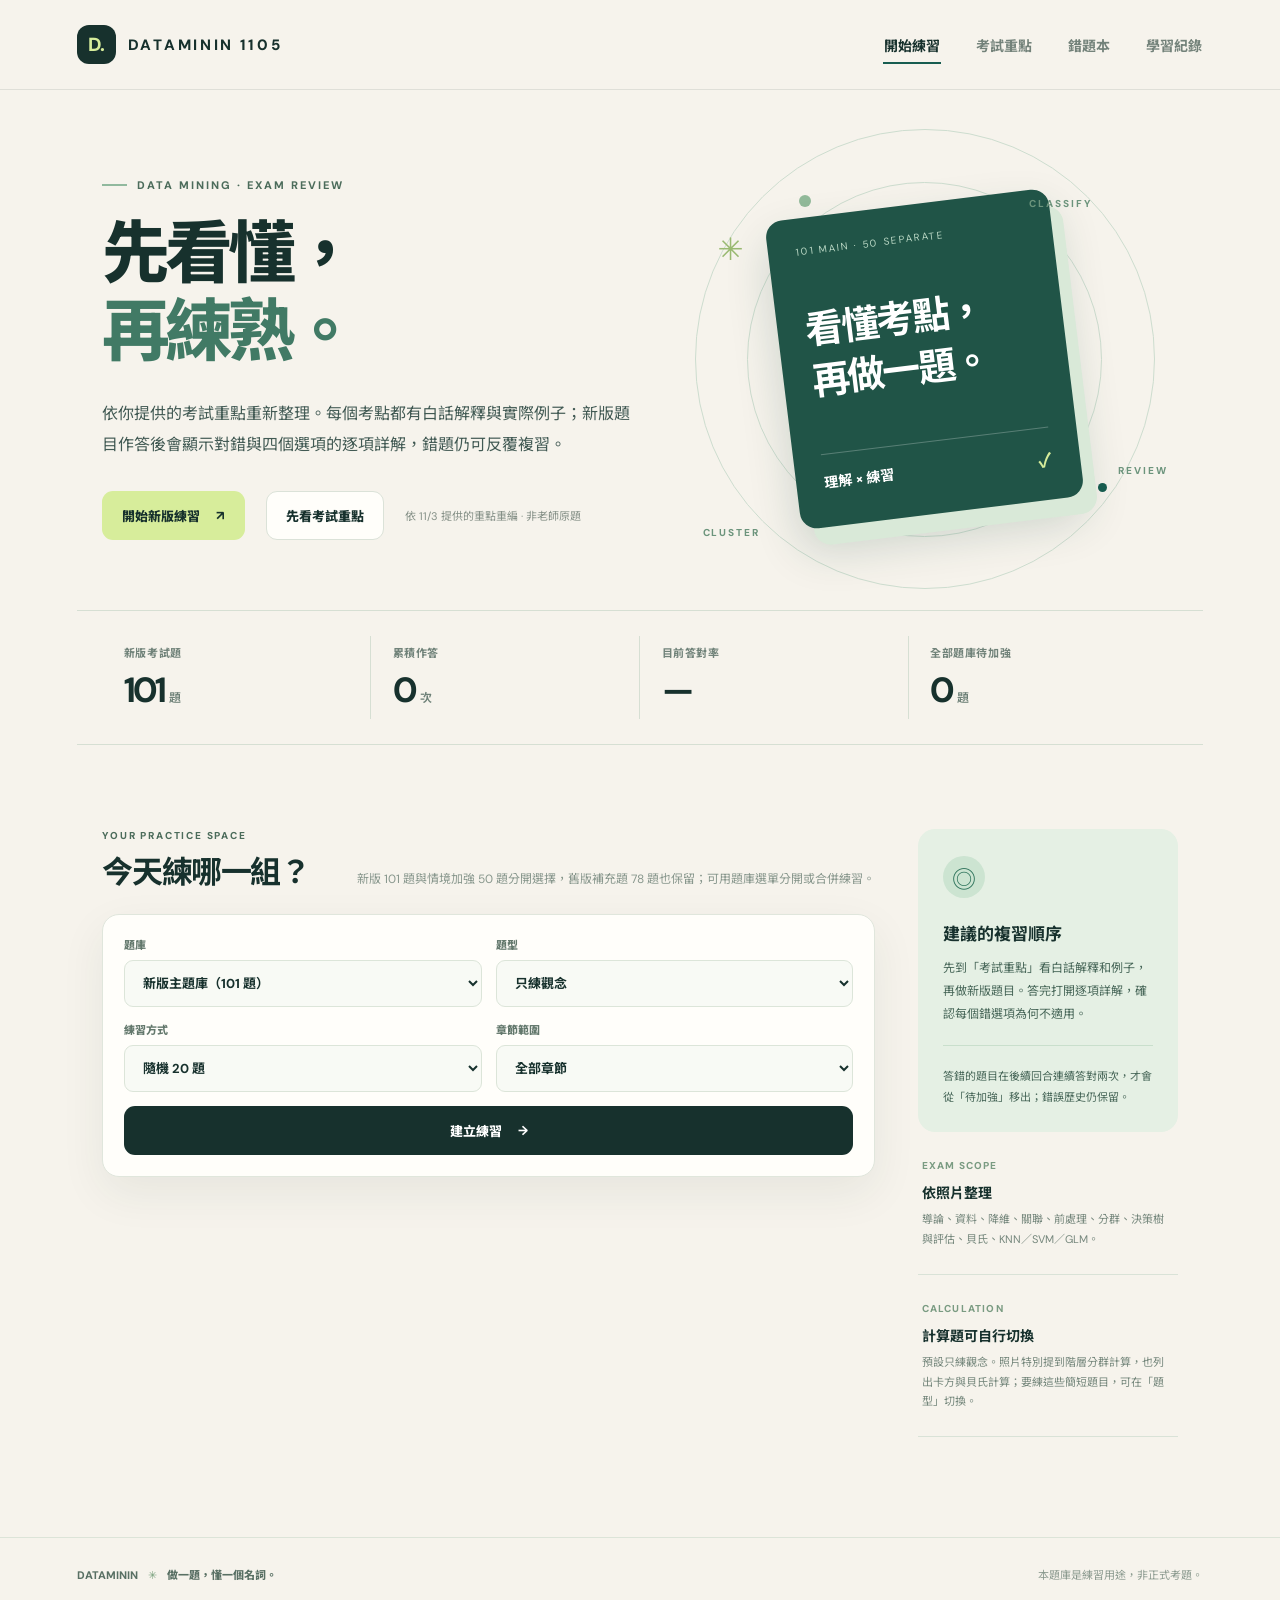
==== commit 5c1fab42: "Offer the 50 scenario questions as a separate bank" ====
--- a/dataminin/index.html
+++ b/dataminin/index.html
@@ -7,7 +7,7 @@
   <meta name="description" content="依考試重點整理的資料探勘複習筆記與選擇題：實例講解、逐項詳解、錯題紀錄。">
   <title>DATAMININ｜資料探勘考試重點與題庫 1105</title>
   <link rel="stylesheet" href="./styles.css?v=20261103-2">
-  <script type="module" src="./app.mjs?v=20261116-1"></script>
+  <script type="module" src="./app.mjs?v=20261116-2"></script>
 </head>
 <body>
   <div class="shell">
@@ -45,14 +45,14 @@
         <div class="stat"><span class="stat-label">新版考試題</span><strong id="questionCount">—</strong><span class="stat-unit">題</span></div>
         <div class="stat"><span class="stat-label">累積作答</span><strong id="attemptCount">0</strong><span class="stat-unit">次</span></div>
         <div class="stat"><span class="stat-label">目前答對率</span><strong id="accuracyCount">—</strong><span class="stat-unit"></span></div>
-        <div class="stat"><span class="stat-label">兩版待加強</span><strong id="dueCount">0</strong><span class="stat-unit">題</span></div>
+        <div class="stat"><span class="stat-label">全部題庫待加強</span><strong id="dueCount">0</strong><span class="stat-unit">題</span></div>
       </section>
 
       <section id="practiceView" class="view content-grid" aria-label="練習區">
         <div class="main-column">
-          <div class="section-head"><div><p class="eyebrow small">YOUR PRACTICE SPACE</p><h2>今天練哪一組？</h2></div><p>新版共 151 題，另新增 50 題情境考法加強組；舊版補充題也保留。可用章節範圍挑選練習。</p></div>
+          <div class="section-head"><div><p class="eyebrow small">YOUR PRACTICE SPACE</p><h2>今天練哪一組？</h2></div><p>新版 101 題與情境加強 50 題分開選擇，舊版補充題 78 題也保留；可用題庫選單分開或合併練習。</p></div>
           <div class="setup panel">
-            <label class="field"><span>題庫</span><select id="bankSelect"><option value="v2">新版考試重點</option><option value="legacy">舊版補充題</option><option value="all">兩版一起練</option></select></label>
+            <label class="field"><span>題庫</span><select id="bankSelect"><option value="v2">新版主題庫（101 題）</option><option value="scenario">情境考法加強 1116（50 題）</option><option value="legacy">舊版補充題（78 題）</option><option value="originals">原有兩版一起練（179 題）</option><option value="all">全部題庫一起練（229 題）</option></select></label>
             <label class="field"><span>題型</span><select id="kindSelect"><option value="concept">只練觀念</option><option value="all">觀念＋少量計算</option></select></label>
             <label class="field"><span>練習方式</span><select id="modeSelect"><option value="quick">隨機 20 題</option><option value="all">完整題庫</option><option value="due">待加強錯題</option><option value="ever">所有曾錯題</option></select></label>
             <label class="field"><span>章節範圍</span><select id="topicSelect"><option value="all">全部章節</option></select></label>
